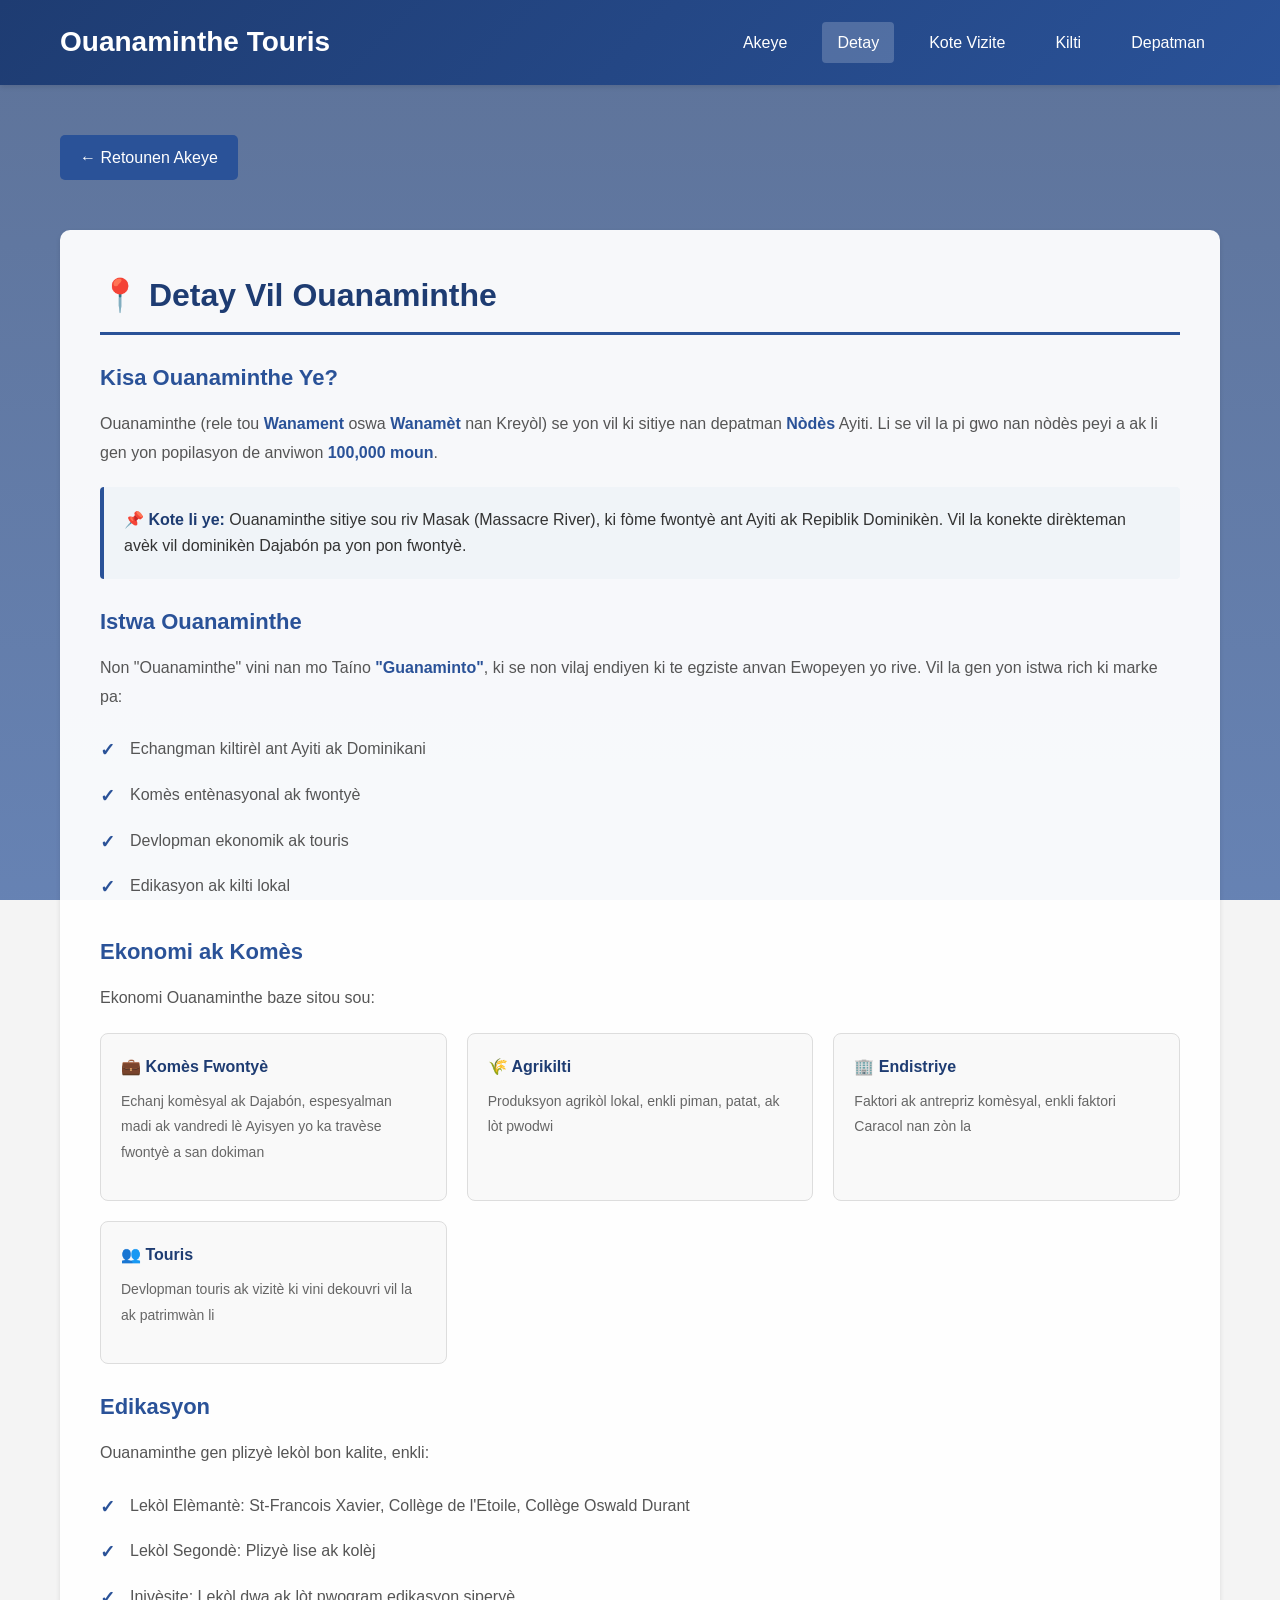
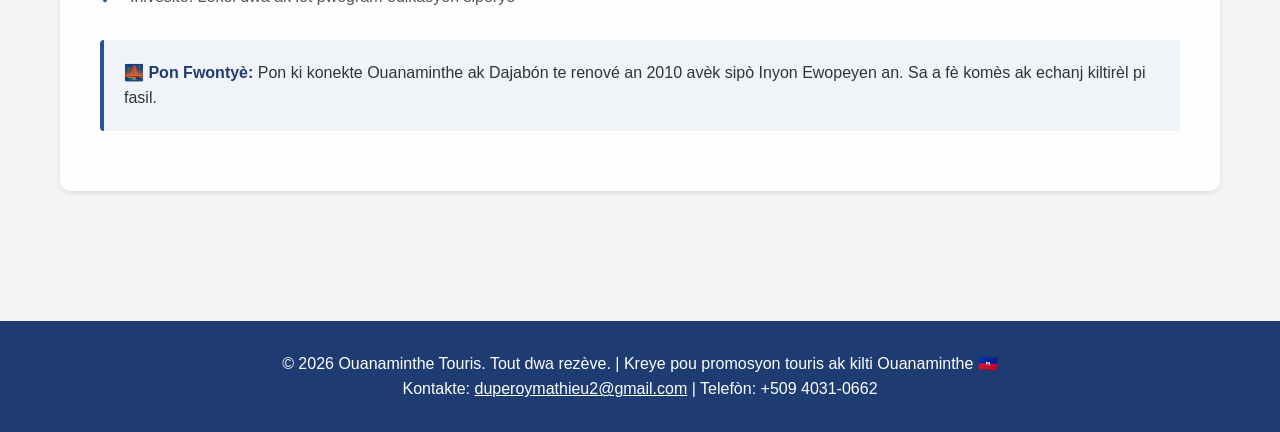
==== components/details.html @ ca362f73 "first commit" ====
<!DOCTYPE html>
<html lang="ht">
<head>
    <meta charset="UTF-8">
    <meta name="viewport" content="width=device-width, initial-scale=1.0">
    <title>Detay Vil Ouanaminthe</title>
    <link rel="stylesheet" href="../styles.css">
</head>
<body>
    <header>
        <div class="header-content">
            <div class="logo">
                <span>Ouanaminthe Touris</span>
            </div>
            <nav>
                <a href="../index.html" class="nav-link">Akeye</a>
                <a href="../details.html" class="nav-link active">Detay</a>
                <a href="attractions.html" class="nav-link">Kote Vizite</a>
                <a href="culture.html" class="nav-link">Kilti</a>
                <a href="departments.html" class="nav-link">Depatman</a>
            </nav>
        </div>
    </header>

    <main>
        <section id="details" class="page active">
            <div class="container">
                <a href="../index.html" class="back-btn">← Retounen Akeye</a>
                <div class="content-section">
                    <h2>📍 Detay Vil Ouanaminthe</h2>
                    <h3>Kisa Ouanaminthe Ye?</h3>
                    <p>Ouanaminthe (rele tou <span class="highlight">Wanament</span> oswa <span class="highlight">Wanamèt</span> nan Kreyòl) se yon vil ki sitiye nan depatman <span class="highlight">Nòdès</span> Ayiti. Li se vil la pi gwo nan nòdès peyi a ak li gen yon popilasyon de anviwon <span class="highlight">100,000 moun</span>.</p>
                    <div class="info-box">
                        <strong>📌 Kote li ye:</strong> Ouanaminthe sitiye sou riv Masak (Massacre River), ki fòme fwontyè ant Ayiti ak Repiblik Dominikèn. Vil la konekte dirèkteman avèk vil dominikèn Dajabón pa yon pon fwontyè.
                    </div>
                    <h3>Istwa Ouanaminthe</h3>
                    <p>Non "Ouanaminthe" vini nan mo Taíno <span class="highlight">"Guanaminto"</span>, ki se non vilaj endiyen ki te egziste anvan Ewopeyen yo rive. Vil la gen yon istwa rich ki marke pa:</p>
                    <ul class="list-items">
                        <li>Echangman kiltirèl ant Ayiti ak Dominikani</li>
                        <li>Komès entènasyonal ak fwontyè</li>
                        <li>Devlopman ekonomik ak touris</li>
                        <li>Edikasyon ak kilti lokal</li>
                    </ul>
                    <h3>Ekonomi ak Komès</h3>
                    <p>Ekonomi Ouanaminthe baze sitou sou:</p>
                    <div class="grid-2">
                        <div class="card">
                            <h4>💼 Komès Fwontyè</h4>
                            <p>Echanj komèsyal ak Dajabón, espesyalman madi ak vandredi lè Ayisyen yo ka travèse fwontyè a san dokiman</p>
                        </div>
                        <div class="card">
                            <h4>🌾 Agrikilti</h4>
                            <p>Produksyon agrikòl lokal, enkli piman, patat, ak lòt pwodwi</p>
                        </div>
                        <div class="card">
                            <h4>🏢 Endistriye</h4>
                            <p>Faktori ak antrepriz komèsyal, enkli faktori Caracol nan zòn la</p>
                        </div>
                        <div class="card">
                            <h4>👥 Touris</h4>
                            <p>Devlopman touris ak vizitè ki vini dekouvri vil la ak patrimwàn li</p>
                        </div>
                    </div>
                    <h3>Edikasyon</h3>
                    <p>Ouanaminthe gen plizyè lekòl bon kalite, enkli:</p>
                    <ul class="list-items">
                        <li>Lekòl Elèmantè: St-Francois Xavier, Collège de l'Etoile, Collège Oswald Durant</li>
                        <li>Lekòl Segondè: Plizyè lise ak kolèj</li>
                        <li>Inivèsite: Lekòl dwa ak lòt pwogram edikasyon siperyè</li>
                    </ul>
                    <div class="info-box">
                        <strong>🌉 Pon Fwontyè:</strong> Pon ki konekte Ouanaminthe ak Dajabón te renové an 2010 avèk sipò Inyon Ewopeyen an. Sa a fè komès ak echanj kiltirèl pi fasil.
                    </div>
                </div>
            </div>
        </section>
    </main>

    <footer>
        <p>&copy; 2026 Ouanaminthe Touris. Tout dwa rezève. | Kreye pou promosyon touris ak kilti Ouanaminthe 🇭🇹</p>
        <p>Kontakte: <a href="duperoymathieu2@gmail.com">duperoymathieu2@gmail.com</a> | Telefòn: +509 4031-0662</p>
    </footer>
</body>
</html>
---- styles.css ----
/* Reset CSS */
* {
    margin: 0;
    padding: 0;
    box-sizing: border-box;
}

/* Body Styles */
body {
    font-family: 'Arial', sans-serif;
    line-height: 1.6;
    color: #333333;
    background-color: #f4f4f4;
}

/* Header Styles */
header {
    background: linear-gradient(135deg, #1e3c72 0%, #2a5298 100%);
    color: white;
    padding: 20px 0;
    box-shadow: 0 2px 5px rgba(0,0,0,0.1);
    position: sticky;
    top: 0;
    z-index: 100;
}

.header-content {
    max-width: 1200px;
    margin: 0 auto;
    padding: 0 20px;
    display: flex;
    justify-content: space-between;
    align-items: center;
}

.logo {
    font-size: 28px;
    font-weight: bold;
    display: flex;
    align-items: center;
    gap: 10px;
}
.logo {
    display: flex;
    align-items: center;
    gap: 10px;
}

.logo-img {
    width: 50px;
    height: 50px;
    object-fit: contain;
}

nav {
    display: flex;
    gap: 20px;
}

nav a {
    color: white;
    text-decoration: none;
    padding: 8px 15px;
    border-radius: 4px;
    transition: background 0.3s;
}

nav a:hover, nav a.active {
    background-color: rgba(255,255,255,0.2);
}

/* Main Content Container */
.container {
    max-width: 1200px;
    margin: 0 auto;
    padding: 0 20px;
}

/* Page Transitions */
.page {
    display: none;
    animation: fadeIn 0.5s ease-in;
    background-size: cover;
    background-position: center;
    background-attachment: fixed;
    padding: 50px 0;
    min-height: auto;
}

.page.active {
    display: block;
}

@keyframes fadeIn {
    from { opacity: 0; }
    to { opacity: 1; }
}

/* Home Page Specific Styles */
#home {
    background: ("images/home-bg.jpg");
    background-size: cover;
    background-position: center;
    background-attachment: fixed;
    padding: 80px 0 50px 0;
}

/* Background images for separate pages */
#details.page {
    background: linear-gradient(rgba(30, 60, 114, 0.7), rgba(42, 82, 152, 0.7)), 
                url("../images/details-bg.jpg");
    background-size: cover;
    background-position: center;
    background-attachment: fixed;
}

#attractions.page {
    background: url("IMAGES/image_2.jpg");
    background-size: cover;
    background-position: center;
    background-attachment: fixed;
}

#culture.page {
    background: url("IMAGES/image_2.png");
    background-size: cover;
    background-position: center;
    background-attachment: fixed;
}

#departments.page {
    background: url("IMAGES/image_1.jpg");
    background-size: cover;
    background-position: center;
    background-attachment: fixed;
}

.hero {
    color: white;
    padding: 60px 20px;
    text-align: center;
    margin-bottom: 30px;
}

.hero h1 {
    font-size: 48px;
    margin-bottom: 20px;
    text-shadow: 2px 2px 4px rgba(0,0,0,0.5);
}

.hero p {
    font-size: 20px;
    margin-bottom: 30px;
    text-shadow: 1px 1px 2px rgba(0,0,0,0.5);
}

.intro-text {
    background: rgba(255, 255, 255, 0.95);
    padding: 30px;
    border-radius: 10px;
    box-shadow: 0 2px 5px rgba(0,0,0,0.1);
    margin-bottom: 50px;
    text-align: center;
}

.intro-text h2 {
    color: #1e3c72;
    margin-bottom: 15px;
    font-size: 28px;
}

.intro-text p {
    color: #555;
    font-size: 16px;
    line-height: 1.7;
}

.buttons-grid {
    display: grid;
    grid-template-columns: repeat(auto-fit, minmax(250px, 1fr));
    gap: 30px;
    margin: 30px 0;
    padding: 30px 0;
}

.btn-card {
    position: relative;
    background-size: cover;
    background-position: center;
    color: white;
    padding: 40px 20px;
    border-radius: 10px;
    text-align: center;
    cursor: pointer;
    transition: transform 0.3s, box-shadow 0.3s;
    box-shadow: 0 4px 8px rgba(0,0,0,0.1);
    border: none;
    overflow: hidden;
    min-height: 200px;
    display: flex;
    flex-direction: column;
    justify-content: center;
    align-items: center;
}

.btn-card .overlay {
    position: absolute;
    top: 0;
    left: 0;
    width: 100%;
    height: 100%;
    background: rgba(30, 60, 114, 0.6); /* Dark overlay */
    transition: background 0.3s;
}

.btn-card:hover .overlay {
    background: rgba(42, 82, 152, 0.7); /* Lighter on hover */
}

.btn-card .btn-content {
    position: relative;
    z-index: 1;
}

.btn-card:hover {
    transform: translateY(-10px);
    box-shadow: 0 8px 12px rgba(0,0,0,0.2);
}

.btn-card-icon {
    font-size: 48px;
    margin-bottom: 15px;
    min-height: 50px;
}

.btn-card h3 {
    color: white;
    margin-bottom: 10px;
    font-size: 22px;
    text-shadow: 1px 1px 2px rgba(0,0,0,0.5);
}

.btn-card p {
    color: rgba(255, 255, 255, 0.9);
    font-size: 14px;
    text-shadow: 1px 1px 2px rgba(0,0,0,0.5);
}

/* General Page Content Styles */
.content-section {
    background: rgba(255, 255, 255, 0.95);
    padding: 40px;
    margin: 30px 0;
    border-radius: 10px;
    box-shadow: 0 2px 5px rgba(0,0,0,0.1);
}

.content-section h2 {
    color: #1e3c72;
    margin-bottom: 20px;
    font-size: 32px;
    border-bottom: 3px solid #2a5298;
    padding-bottom: 10px;
}

.content-section h3 {
    color: #2a5298;
    margin-top: 25px;
    margin-bottom: 15px;
    font-size: 22px;
}

.content-section p {
    margin-bottom: 15px;
    line-height: 1.8;
    color: #555;
}

.info-box {
    background: rgba(240, 244, 248, 0.95);
    padding: 20px;
    border-left: 4px solid #2a5298;
    margin: 20px 0;
    border-radius: 4px;
}

.info-box strong {
    color: #1e3c72;
}

.grid-2 {
    display: grid;
    grid-template-columns: repeat(auto-fit, minmax(300px, 1fr));
    gap: 20px;
    margin: 20px 0;
}

.card {
    background: rgba(249, 249, 249, 0.95);
    padding: 20px;
    border-radius: 8px;
    border: 1px solid #ddd;
}

.card h4 {
    color: #1e3c72;
    margin-bottom: 10px;
}

.card p {
    font-size: 14px;
    color: #666;
}

/* Gallery Styles */
.gallery-grid {
    display: grid;
    grid-template-columns: repeat(auto-fit, minmax(280px, 1fr));
    gap: 20px;
    margin-top: 30px;
}

.gallery-item {
    background: white;
    border-radius: 10px;
    overflow: hidden;
    box-shadow: 0 4px 8px rgba(0,0,0,0.1);
    transition: transform 0.3s, box-shadow 0.3s;
}

.gallery-item:hover {
    transform: translateY(-5px);
    box-shadow: 0 8px 16px rgba(0,0,0,0.2);
}

.gallery-item img {
    width: 100%;
    height: 200px;
    object-fit: cover;
    display: block;
}

.gallery-item p {
    padding: 15px;
    font-size: 15px;
    color: #333;
    text-align: center;
    margin-bottom: 0;
}

/* Footer Styles */
footer {
    background: #1e3c72;
    color: white;
    text-align: center;
    padding: 30px 20px;
    margin-top: 50px;
}

footer a {
    color: white;
    text-decoration: underline;
    cursor: pointer;
    transition: color 0.3s;
}

footer a:hover {
    color: #ffcc00;
}

.back-btn {
    display: inline-block;
    background: #2a5298;
    color: white;
    padding: 10px 20px;
    border-radius: 5px;
    text-decoration: none;
    margin-bottom: 20px;
    cursor: pointer;
    border: none;
    font-size: 16px;
    transition: background 0.3s;
}

.back-btn:hover {
    background: #1e3c72;
}

.highlight {
    color: #2a5298;
    font-weight: bold;
}

.list-items {
    list-style: none;
    padding: 0;
}

.list-items li {
    padding: 10px 0;
    padding-left: 30px;
    position: relative;
    color: #555;
}

.list-items li:before {
    content: "✓";
    position: absolute;
    left: 0;
    color: #2a5298;
    font-weight: bold;
    font-size: 18px;
}

/* Responsive Design */
@media (max-width: 768px) {
    .header-content {
        flex-direction: column;
        text-align: center;
    }

    nav {
        margin-top: 15px;
        flex-wrap: wrap;
        justify-content: center;
    }

    .hero h1 {
        font-size: 32px;
    }

    .hero p {
        font-size: 16px;
    }

    .buttons-grid {
        grid-template-columns: 1fr;
    }

    .page {
        background-attachment: scroll;
    }

    .content-section {
        padding: 20px;
    }

    .intro-text {
        padding: 20px;
    }

    .intro-text h2 {
        font-size: 24px;
    }

    .gallery-grid {
        grid-template-columns: repeat(auto-fit, minmax(200px, 1fr));
    }
}

@media (max-width: 480px) {
    .btn-card {
        min-height: 150px;
    }

    .btn-card-icon {
        font-size: 36px;
        min-height: 40px;
    }

    .btn-card h3 {
        font-size: 18px;
    }

    .btn-card p {
        font-size: 12px;
    }

    .content-section h2 {
        font-size: 28px;
    }

    .content-section h3 {
        font-size: 20px;
    }
}
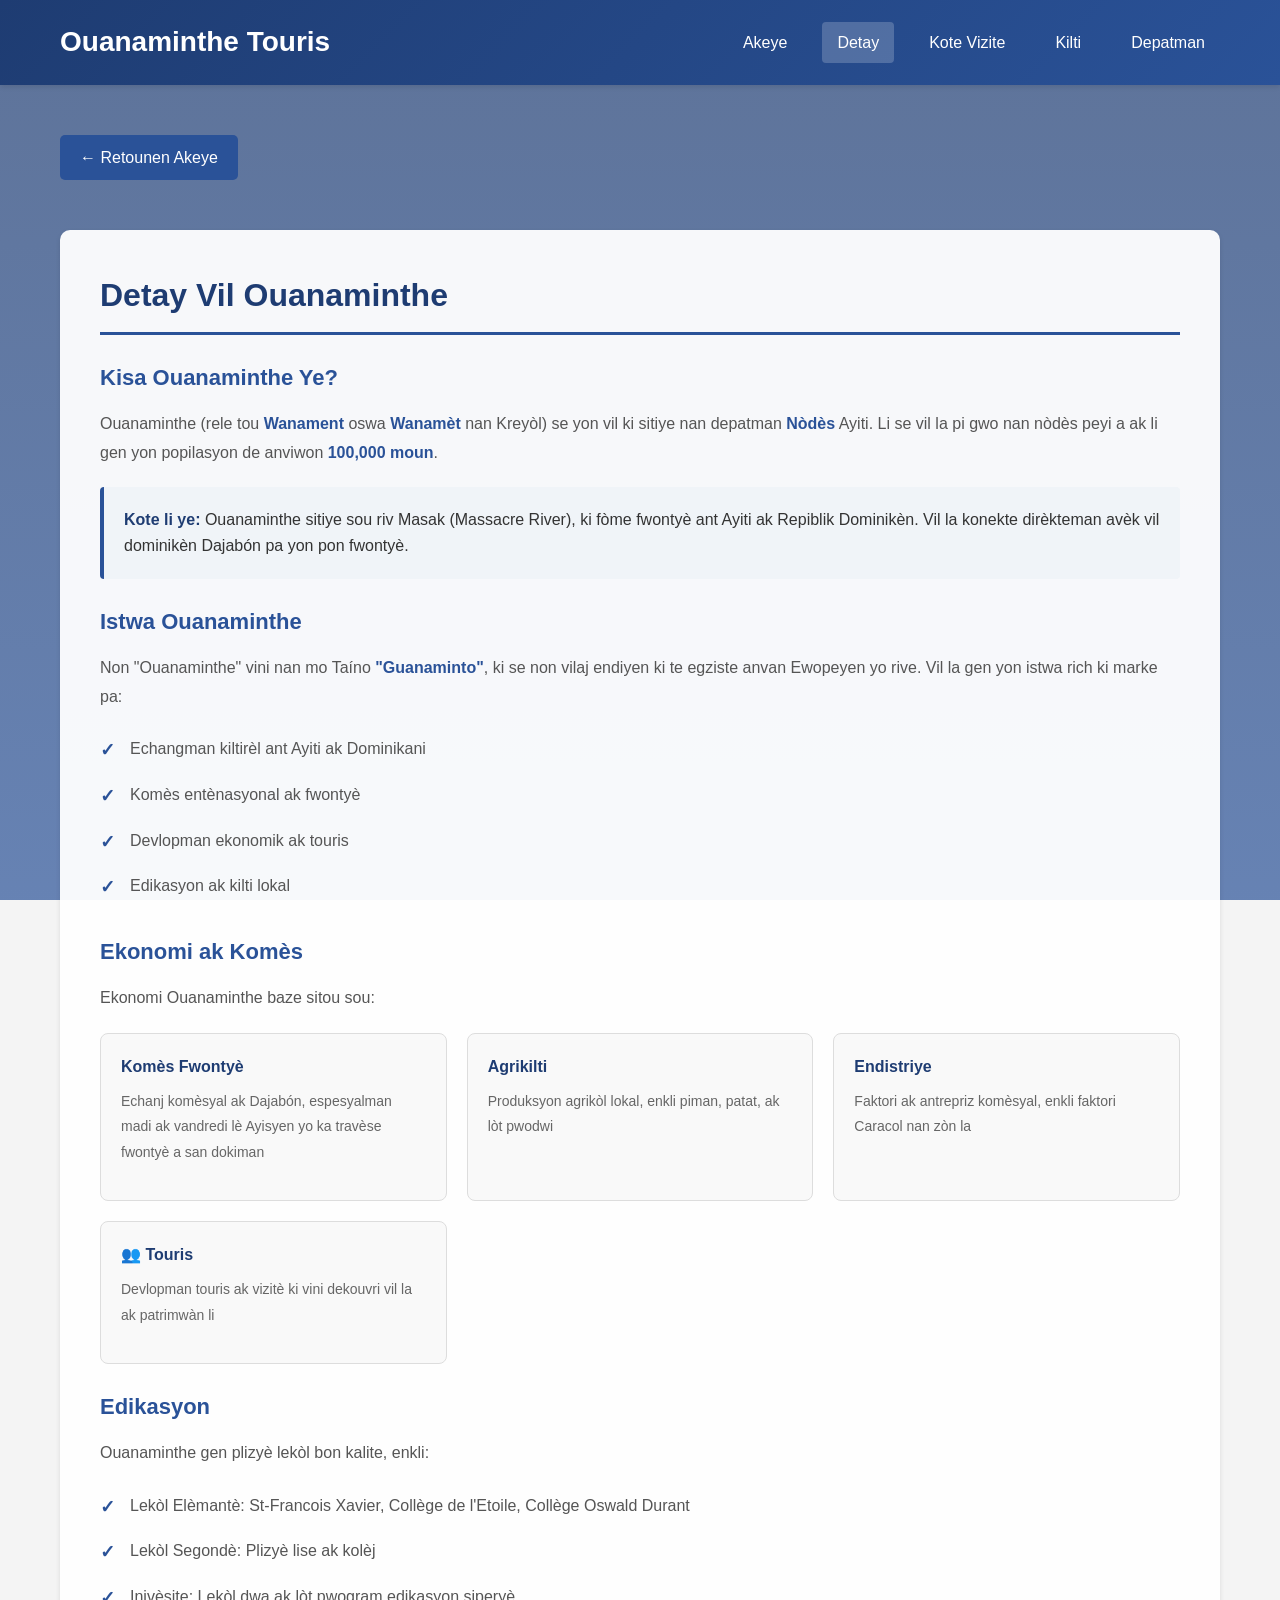
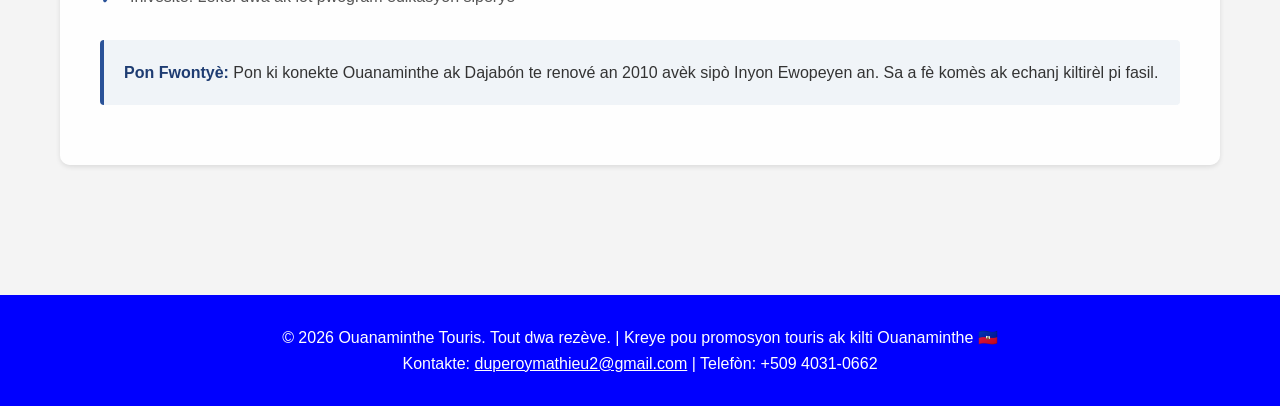
==== commit d77c14b6: "first commit" ====
--- a/components/details.html
+++ b/components/details.html
@@ -27,11 +27,11 @@
             <div class="container">
                 <a href="../index.html" class="back-btn">← Retounen Akeye</a>
                 <div class="content-section">
-                    <h2>📍 Detay Vil Ouanaminthe</h2>
+                    <h2>Detay Vil Ouanaminthe</h2>
                     <h3>Kisa Ouanaminthe Ye?</h3>
                     <p>Ouanaminthe (rele tou <span class="highlight">Wanament</span> oswa <span class="highlight">Wanamèt</span> nan Kreyòl) se yon vil ki sitiye nan depatman <span class="highlight">Nòdès</span> Ayiti. Li se vil la pi gwo nan nòdès peyi a ak li gen yon popilasyon de anviwon <span class="highlight">100,000 moun</span>.</p>
                     <div class="info-box">
-                        <strong>📌 Kote li ye:</strong> Ouanaminthe sitiye sou riv Masak (Massacre River), ki fòme fwontyè ant Ayiti ak Repiblik Dominikèn. Vil la konekte dirèkteman avèk vil dominikèn Dajabón pa yon pon fwontyè.
+                        <strong>Kote li ye:</strong> Ouanaminthe sitiye sou riv Masak (Massacre River), ki fòme fwontyè ant Ayiti ak Repiblik Dominikèn. Vil la konekte dirèkteman avèk vil dominikèn Dajabón pa yon pon fwontyè.
                     </div>
                     <h3>Istwa Ouanaminthe</h3>
                     <p>Non "Ouanaminthe" vini nan mo Taíno <span class="highlight">"Guanaminto"</span>, ki se non vilaj endiyen ki te egziste anvan Ewopeyen yo rive. Vil la gen yon istwa rich ki marke pa:</p>
@@ -45,15 +45,15 @@
                     <p>Ekonomi Ouanaminthe baze sitou sou:</p>
                     <div class="grid-2">
                         <div class="card">
-                            <h4>💼 Komès Fwontyè</h4>
+                            <h4>Komès Fwontyè</h4>
                             <p>Echanj komèsyal ak Dajabón, espesyalman madi ak vandredi lè Ayisyen yo ka travèse fwontyè a san dokiman</p>
                         </div>
                         <div class="card">
-                            <h4>🌾 Agrikilti</h4>
+                            <h4>Agrikilti</h4>
                             <p>Produksyon agrikòl lokal, enkli piman, patat, ak lòt pwodwi</p>
                         </div>
                         <div class="card">
-                            <h4>🏢 Endistriye</h4>
+                            <h4>Endistriye</h4>
                             <p>Faktori ak antrepriz komèsyal, enkli faktori Caracol nan zòn la</p>
                         </div>
                         <div class="card">
@@ -69,7 +69,7 @@
                         <li>Inivèsite: Lekòl dwa ak lòt pwogram edikasyon siperyè</li>
                     </ul>
                     <div class="info-box">
-                        <strong>🌉 Pon Fwontyè:</strong> Pon ki konekte Ouanaminthe ak Dajabón te renové an 2010 avèk sipò Inyon Ewopeyen an. Sa a fè komès ak echanj kiltirèl pi fasil.
+                        <strong>Pon Fwontyè:</strong> Pon ki konekte Ouanaminthe ak Dajabón te renové an 2010 avèk sipò Inyon Ewopeyen an. Sa a fè komès ak echanj kiltirèl pi fasil.
                     </div>
                 </div>
             </div>
--- a/styles.css
+++ b/styles.css
@@ -136,7 +136,7 @@
 }
 
 .hero {
-    color: white;
+    color: rgb(192, 12, 12);
     padding: 60px 20px;
     text-align: center;
     margin-bottom: 30px;
@@ -145,13 +145,13 @@
 .hero h1 {
     font-size: 48px;
     margin-bottom: 20px;
-    text-shadow: 2px 2px 4px rgba(0,0,0,0.5);
+    text-shadow: 2px 2px 4px rgba(172, 24, 24, 0.5);
 }
 
 .hero p {
     font-size: 20px;
     margin-bottom: 30px;
-    text-shadow: 1px 1px 2px rgba(0,0,0,0.5);
+    text-shadow: 1px 1px 2px rgba(202, 21, 21, 0.5);
 }
 
 .intro-text {
@@ -322,7 +322,7 @@
 
 .gallery-item {
     background: white;
-    border-radius: 10px;
+    border-radius: 50px;
     overflow: hidden;
     box-shadow: 0 4px 8px rgba(0,0,0,0.1);
     transition: transform 0.3s, box-shadow 0.3s;
@@ -343,15 +343,15 @@
 .gallery-item p {
     padding: 15px;
     font-size: 15px;
-    color: #333;
+    color: #ac1818;
     text-align: center;
     margin-bottom: 0;
 }
 
 /* Footer Styles */
 footer {
-    background: #1e3c72;
-    color: white;
+    background: blue;
+    color: rgb(255, 255, 255);
     text-align: center;
     padding: 30px 20px;
     margin-top: 50px;
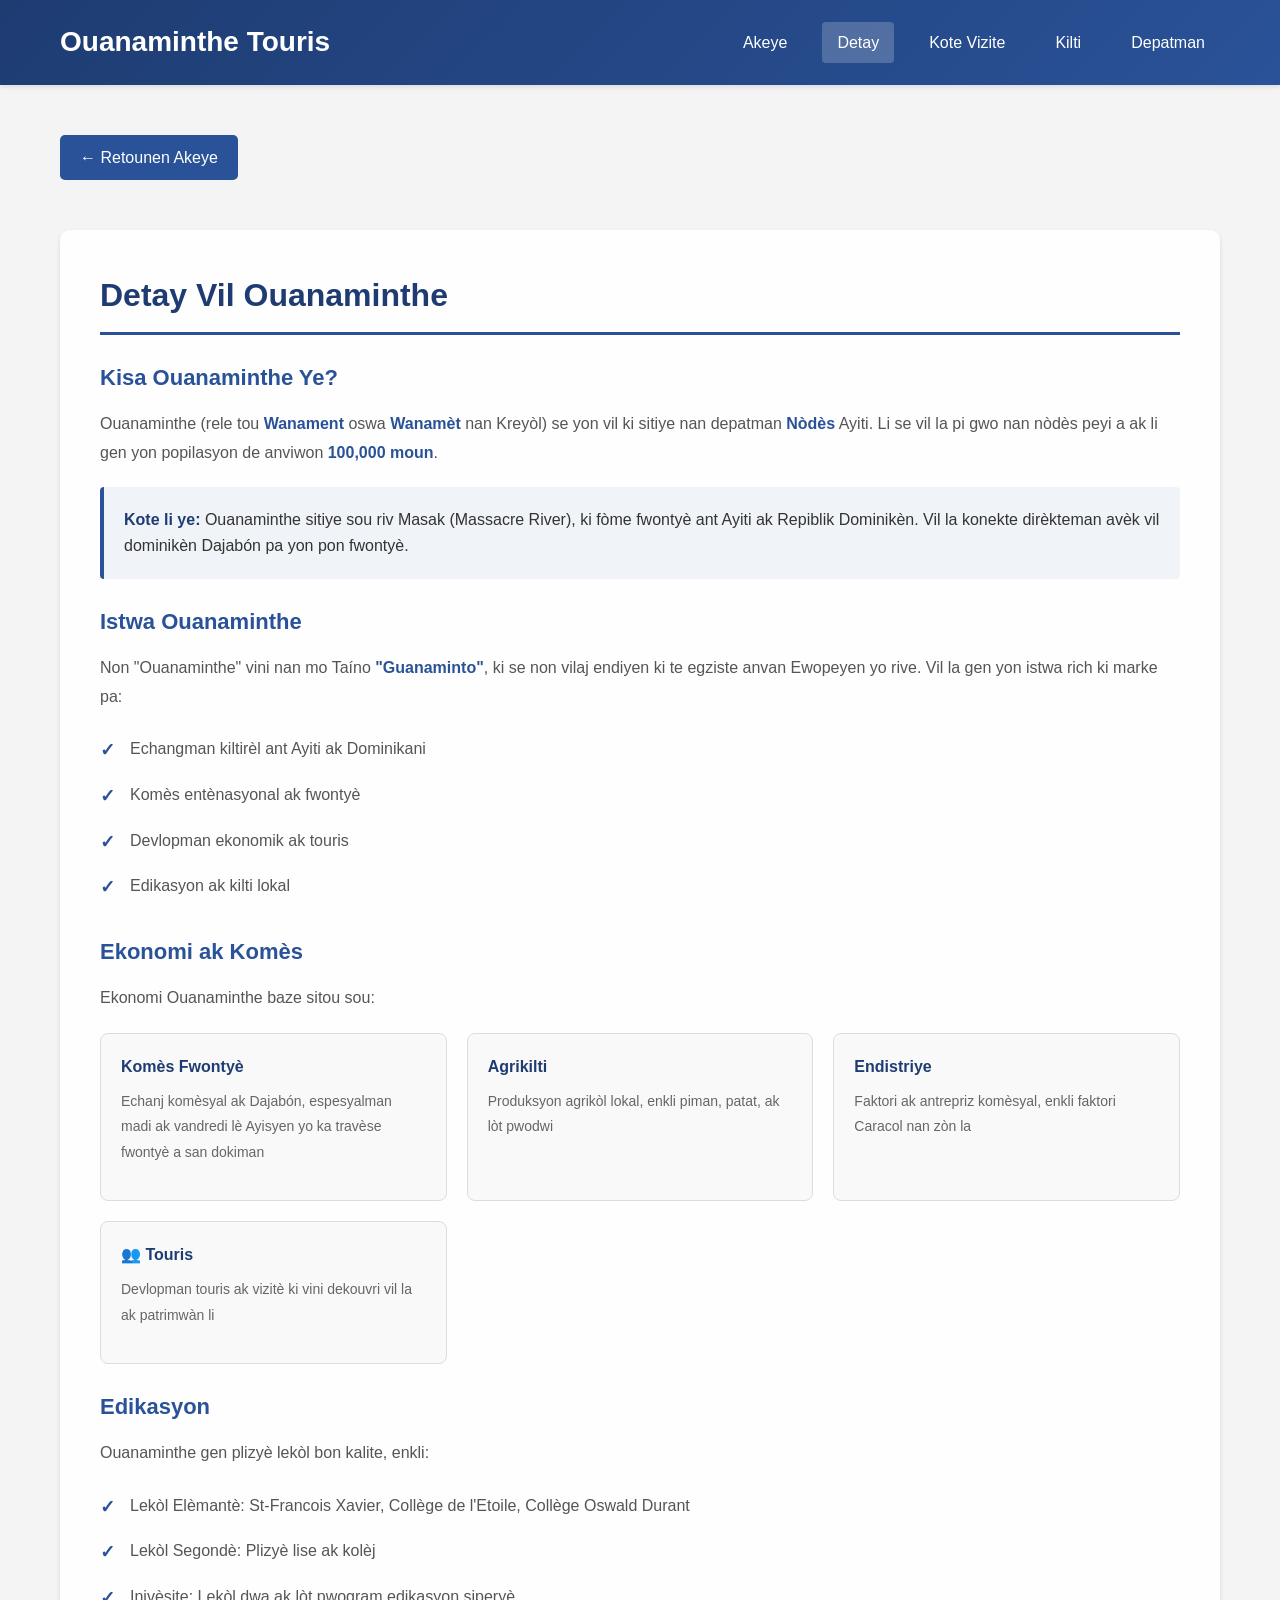
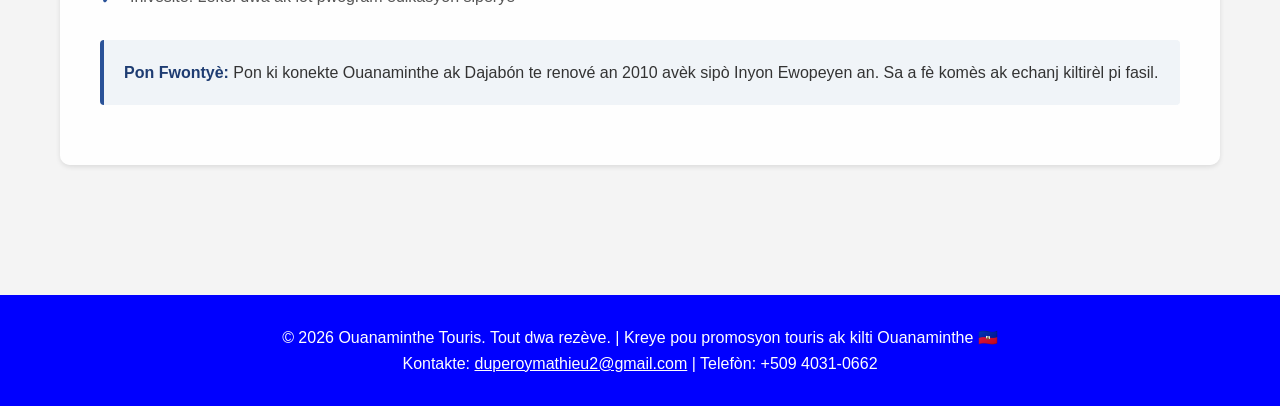
==== commit 9c9e5ca9: "first commit" ====
--- a/components/details.html
+++ b/components/details.html
@@ -23,7 +23,7 @@
     </header>
 
     <main>
-        <section id="details" class="page active">
+        <section id="dclsetails" class="page active">
             <div class="container">
                 <a href="../index.html" class="back-btn">← Retounen Akeye</a>
                 <div class="content-section">
